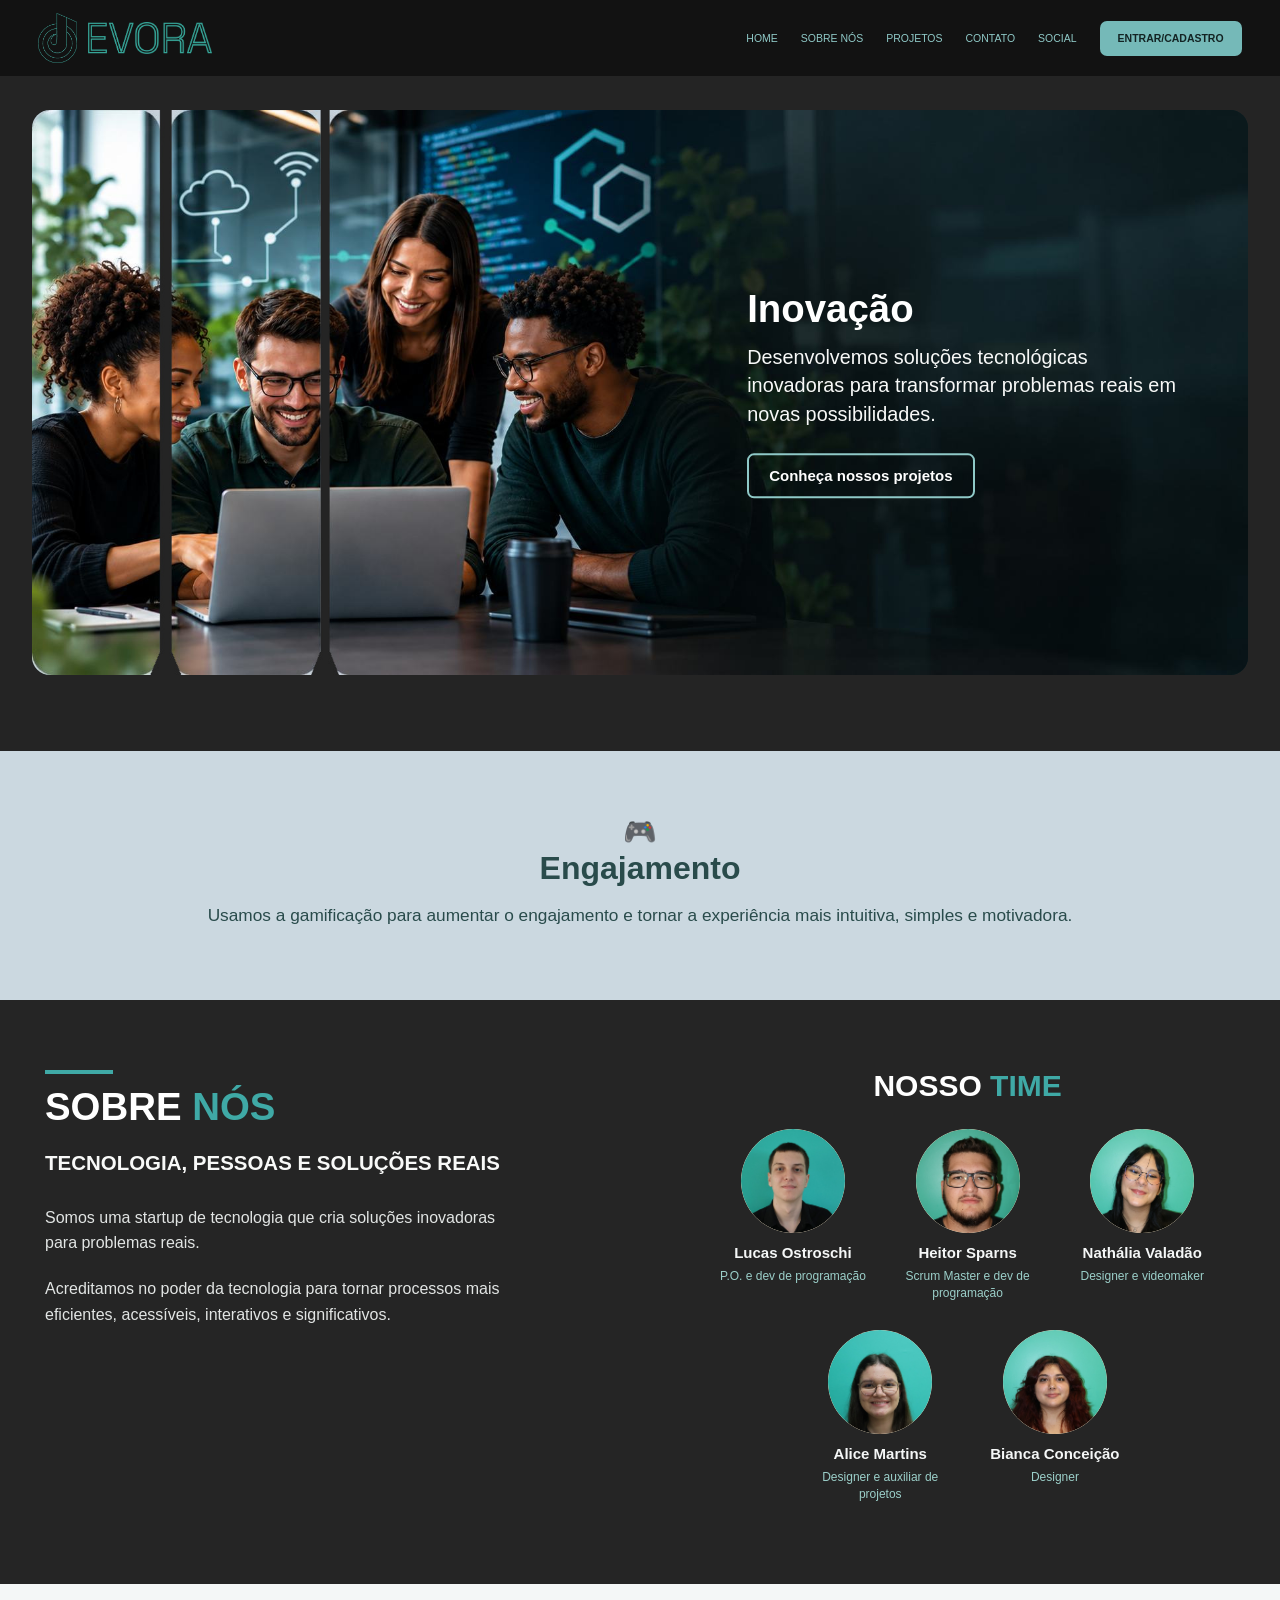
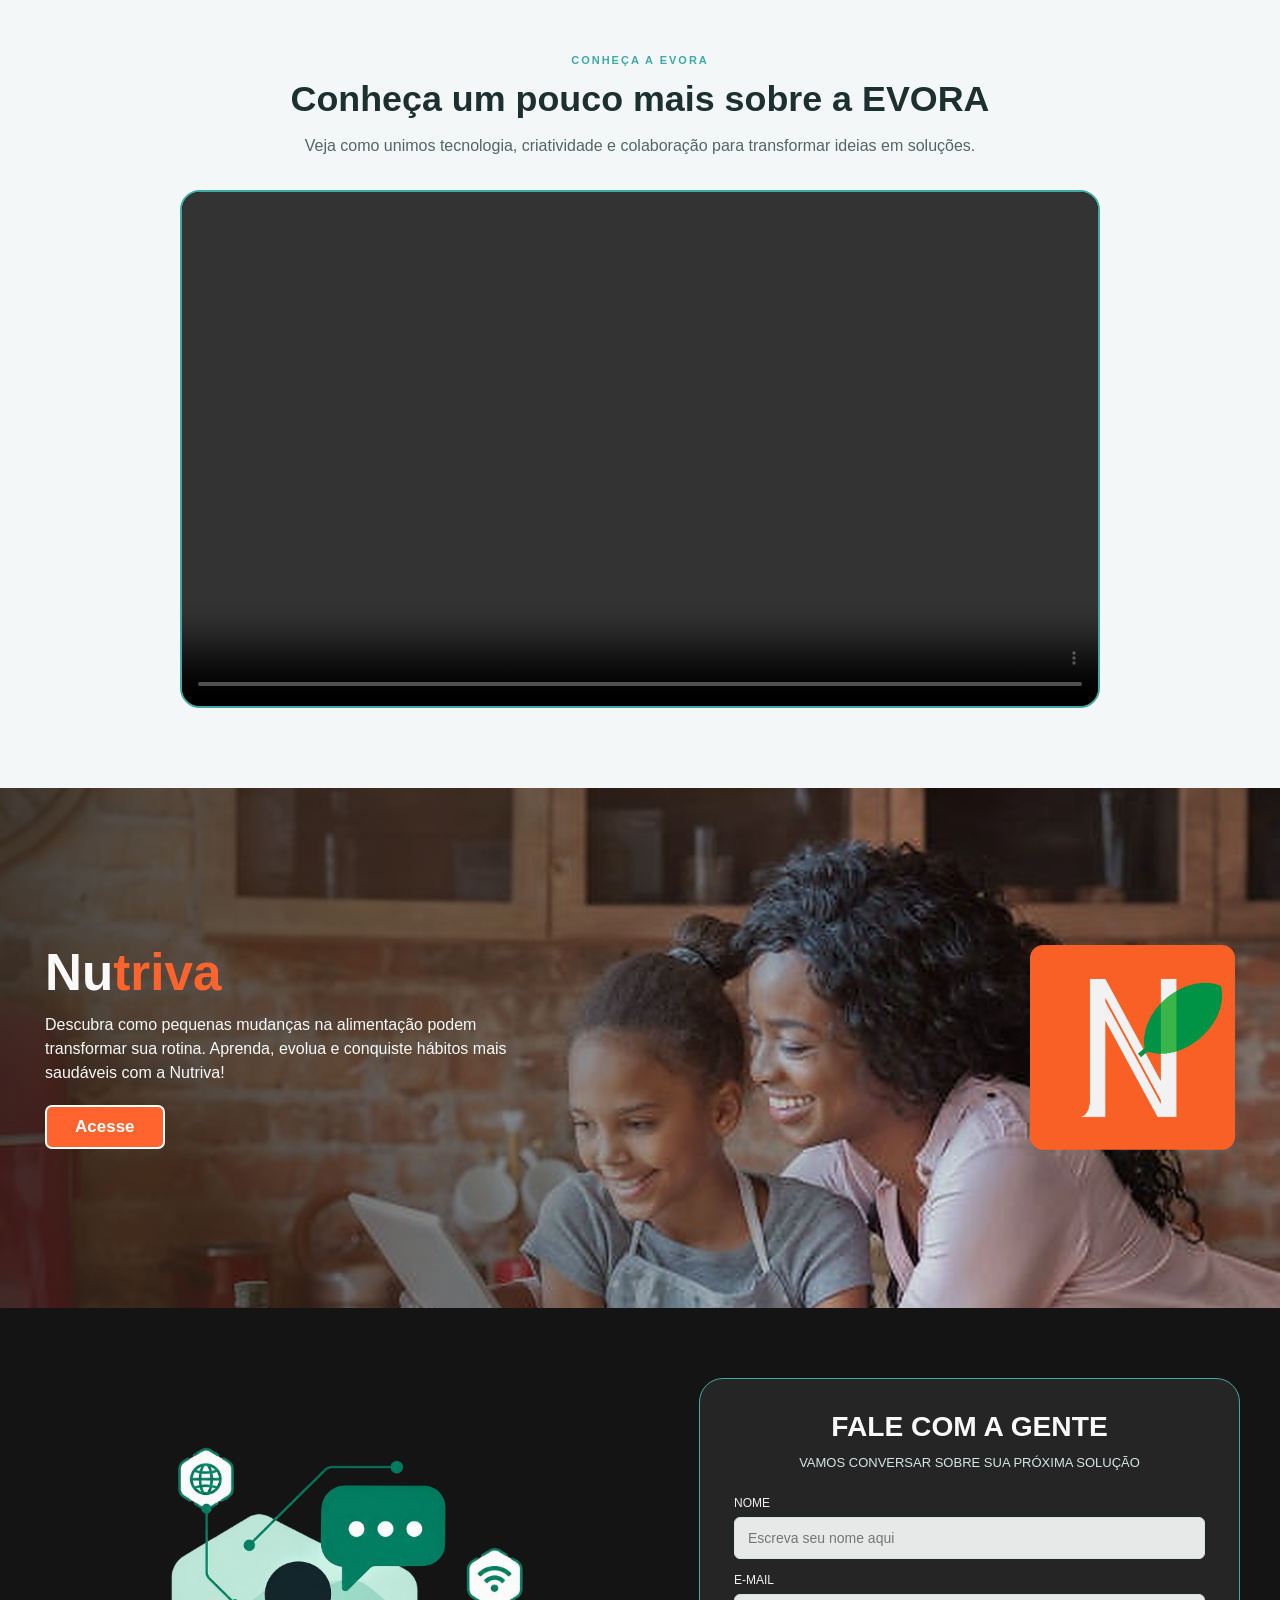
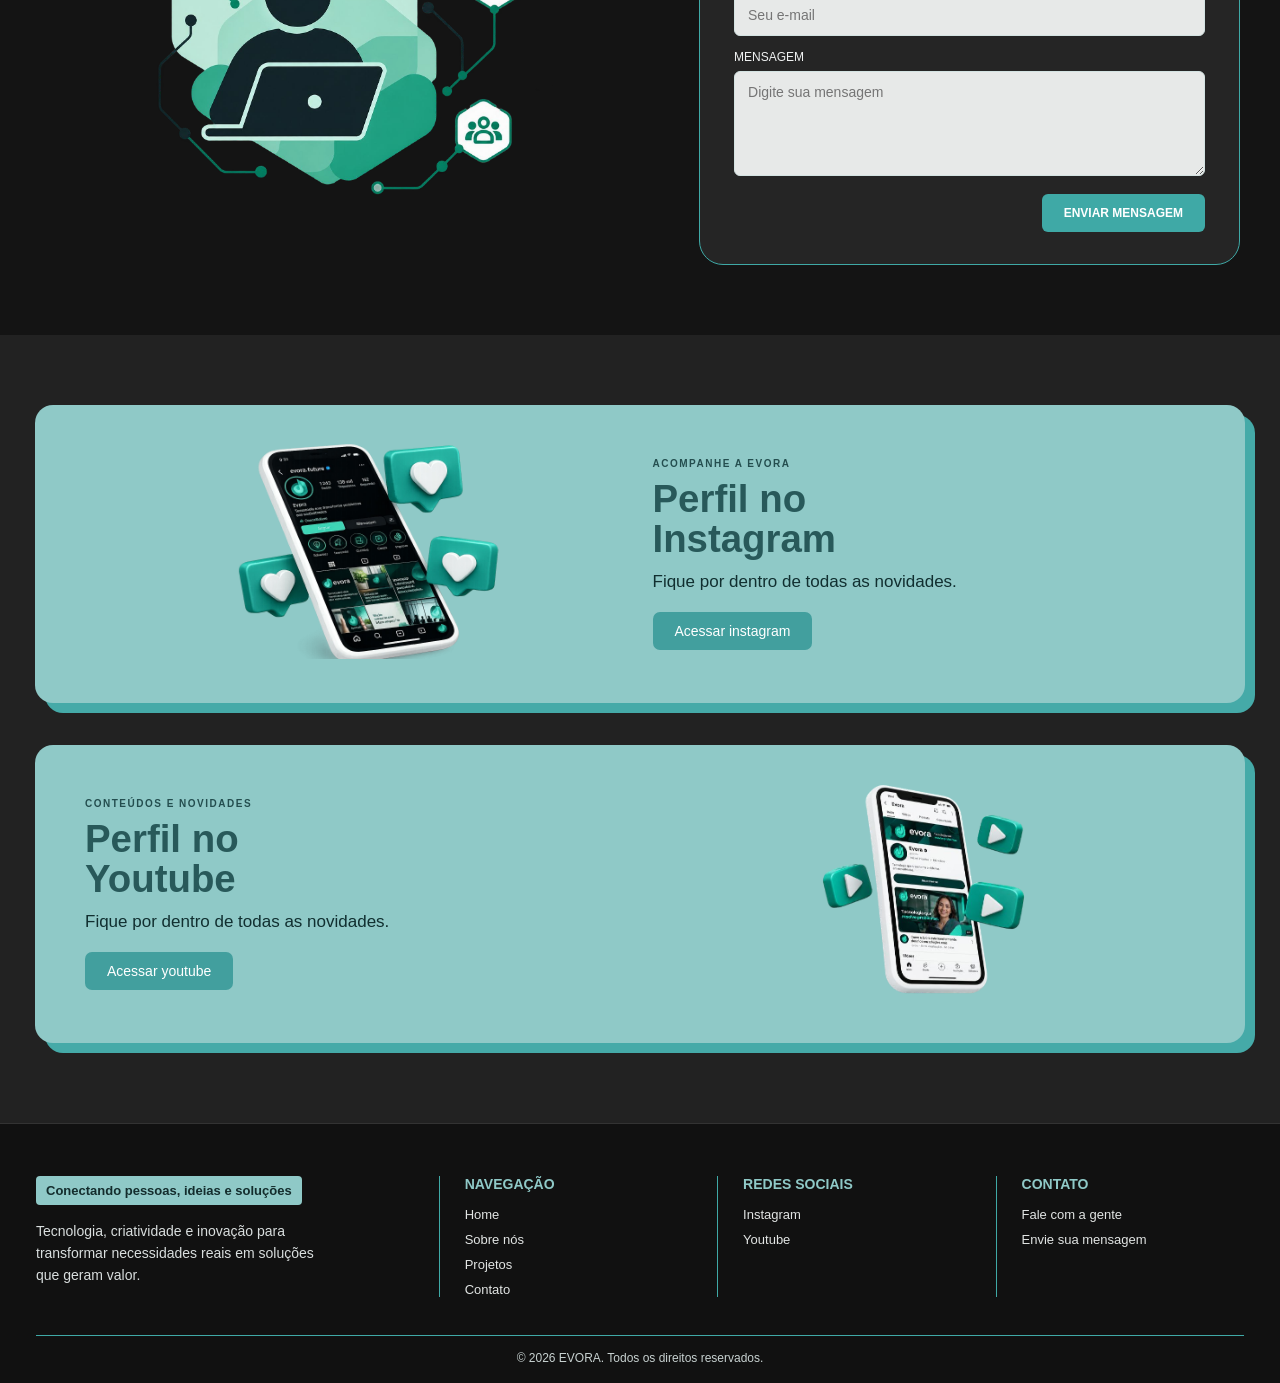
==== index.html @ 0516bbb6 "projetofinal" ====
<!DOCTYPE html>
<html lang="pt-BR">
<head>
    <meta charset="UTF-8">
    <meta name="viewport" content="width=device-width, initial-scale=1.0">
    <title>EVORA | Tecnologia e inovação</title>
    <link rel="stylesheet" href="./evora_FINAL/style.css">
</head>
<body>

    <header class="topo" id="inicio">
        <div class="topo-conteudo">
            <a class="marca" href="#inicio" aria-label="EVORA - início">
                <img class="marca-simbolo" src="./evora_FINAL/assets/evora-mark-header.png" alt="">
                <img class="marca-nome" src="./evora_FINAL/assets/evora-wordmark.png" alt="">
            </a>

            <nav>
                <a href="#inicio">HOME</a>
                <a href="#sobre">SOBRE NÓS</a>
                <a href="#projetos">PROJETOS</a>
                <a href="#contato">CONTATO</a>
                <a href="#social">SOCIAL</a>
                <a class="botao-nav" href="#contato">ENTRAR/CADASTRO</a>
            </nav>
        </div>
    </header>

    <main>
        <section class="hero-area">
            <div class="hero-card">
                <img class="hero-imagem" src="./evora_FINAL/assets/hero-team.jpg" alt="Equipe colaborando em um projeto de tecnologia">
                <div class="hero-texto">
                    <p class="chamada">Inovação</p>
                    <h1>Desenvolvemos soluções tecnológicas inovadoras para transformar problemas reais em novas possibilidades.</h1>
                    <a class="botao-contorno" href="#projetos">Conheça nossos projetos</a>
                </div>
            </div>
        </section>

        <section class="engajamento">
            <div class="engajamento-conteudo">
                <p class="icone-jogo" aria-hidden="true">🎮</p>
                <h2>Engajamento</h2>
                <p>Usamos a gamificação para aumentar o engajamento e tornar a experiência mais intuitiva, simples e motivadora.</p>
            </div>
        </section>

        <section class="sobre-time" id="sobre">
            <div class="sobre-conteudo">
                <div class="sobre-texto">
                    <h2 class="titulo-secao">SOBRE <span>NÓS</span></h2>
                    <h3>TECNOLOGIA, PESSOAS E SOLUÇÕES REAIS</h3>
                    <p>Somos uma startup de tecnologia que cria soluções inovadoras para problemas reais.</p>
                    <p>Acreditamos no poder da tecnologia para tornar processos mais eficientes, acessíveis, interativos e significativos.</p>
                </div>

                <div class="time">
                    <h2 class="titulo-secao">NOSSO <span>TIME</span></h2>
                    <div class="time-grade">
                        <div class="membro membro-principal">
                            <div class="avatar"><img src="./evora_FINAL/assets/lucas.jpg" alt="Lucas Ostroschi"></div>
                            <p>Lucas Ostroschi</p>
                            <small>P.O. e dev de programação</small>
                        </div>
                        <div class="membro">
                            <div class="avatar"><img src="./evora_FINAL/assets/heitor.jpg" alt="Heitor Sparns"></div>
                            <p>Heitor Sparns</p>
                            <small>Scrum Master e dev de programação</small>
                        </div>
                        <div class="membro">
                            <div class="avatar"><img src="./evora_FINAL/assets/nathalia.jpg" alt="Nathália Valadão"></div>
                            <p>Nathália Valadão</p>
                            <small>Designer e videomaker</small>
                        </div>
                        <div class="membro">
                            <div class="avatar"><img src="./evora_FINAL/assets/alice.jpg" alt="Alice Martins"></div>
                            <p>Alice Martins</p>
                            <small>Designer e auxiliar de projetos</small>
                        </div>
                        <div class="membro">
                            <div class="avatar"><img src="./evora_FINAL/assets/bianca.jpg" alt="Bianca Conceição"></div>
                            <p>Bianca Conceição</p>
                            <small>Designer</small>
                        </div>
                    </div>
                </div>
            </div>
        </section>

        <section class="video-evora" id="video">
            <p class="video-etiqueta">CONHEÇA A EVORA</p>
            <h2>Conheça um pouco mais sobre a EVORA</h2>
            <p class="video-subtitulo">Veja como unimos tecnologia, criatividade e colaboração para transformar ideias em soluções.</p>

            <div class="video-placeholder video-player">
                <video controls playsinline preload="metadata" aria-label="Vídeo de apresentação da EVORA">
                    <source src="./evora_FINAL/assets/evora-apresentacao.mp4" type="video/mp4">
                    Seu navegador não conseguiu reproduzir este vídeo.
                </video>
            </div>
        </section>

        <section class="projeto-nutriva" id="projetos">
            <img class="foto-nutriva" src="./evora_FINAL/assets/nutriva-photo.jpg" alt="Mãe e filha preparando alimentos saudáveis na cozinha">
            <div class="nutriva-sombra"></div>
            <div class="nutriva-conteudo">
                <div class="nutriva-texto">
                    <h2>Nu<span>triva</span></h2>
                    <p>Descubra como pequenas mudanças na alimentação podem transformar sua rotina. Aprenda, evolua e conquiste hábitos mais saudáveis com a Nutriva!</p>
                    <a class="botao-laranja" href="../../nutriva_FINAL/nutriva.html">Acesse</a>
                </div>
                <img class="nutriva-logo" src="./evora_FINAL/assets/nutriva-logo.png" alt="Logo da Nutriva">
            </div>
        </section>

        <section class="contato" id="contato">
            <div class="contato-conteudo">
                <div class="contato-ilustracao">
                    <img src="./evora_FINAL/assets/contact-illustration.png" alt="Ilustração de tecnologia, comunicação e conexões">
                </div>

                <div class="formulario-area">
                    <h2>FALE COM A GENTE</h2>
                    <p class="formulario-subtitulo">VAMOS CONVERSAR SOBRE SUA PRÓXIMA SOLUÇÃO</p>

                    <form action="#" method="post">
                        <label for="nome">NOME</label>
                        <input id="nome" name="nome" type="text" placeholder="Escreva seu nome aqui">

                        <label for="email">E-MAIL</label>
                        <input id="email" name="email" type="email" placeholder="Seu e-mail">

                        <label for="mensagem">MENSAGEM</label>
                        <textarea id="mensagem" name="mensagem" placeholder="Digite sua mensagem"></textarea>

                        <button type="submit">ENVIAR MENSAGEM</button>
                    </form>
                </div>
            </div>
        </section>

        <section class="social" id="social">
            <article class="social-card instagram-card">
                <div class="social-imagem">
                    <img src="./evora_FINAL/assets/instagram-art.png" alt="Ilustração de celular e interações em uma rede social">
                </div>
                <div class="social-texto">
                    <p class="social-etiqueta">ACOMPANHE A EVORA</p>
                    <h2>Perfil no<br>Instagram</h2>
                    <p>Fique por dentro de todas as novidades.</p>
                    <a href="#social" class="botao-social">Acessar instagram</a>
                </div>
            </article>

            <article class="social-card youtube-card">
                <div class="social-texto">
                    <p class="social-etiqueta">CONTEÚDOS E NOVIDADES</p>
                    <h2>Perfil no<br>Youtube</h2>
                    <p>Fique por dentro de todas as novidades.</p>
                    <a href="#social" class="botao-social">Acessar youtube</a>
                </div>
                <div class="social-imagem">
                    <img src="./evora_FINAL/assets/youtube-art.png" alt="Ilustração de celular com símbolos de vídeo">
                </div>
            </article>
        </section>
    </main>

    <footer class="rodape">
        <div class="rodape-principal">
            <div class="rodape-mensagem">
                <p class="rodape-destaque">Conectando pessoas, ideias e soluções</p>
                <p>Tecnologia, criatividade e inovação para transformar necessidades reais em soluções que geram valor.</p>
            </div>

            <div class="rodape-coluna">
                <h3>NAVEGAÇÃO</h3>
                <a href="#inicio">Home</a>
                <a href="#sobre">Sobre nós</a>
                <a href="#projetos">Projetos</a>
                <a href="#contato">Contato</a>
            </div>

            <div class="rodape-coluna">
                <h3>REDES SOCIAIS</h3>
                <a href="#social">Instagram</a>
                <a href="#social">Youtube</a>
            </div>

            <div class="rodape-coluna">
                <h3>CONTATO</h3>
                <a href="#contato">Fale com a gente</a>
                <a href="#contato">Envie sua mensagem</a>
            </div>
        </div>
        <p class="copyright">© 2026 EVORA. Todos os direitos reservados.</p>
    </footer>

</body>
</html>
---- evora_FINAL/style.css ----
* {
    margin: 0;
    padding: 0;
    box-sizing: border-box;
}

:root {
    --fundo: #242424;
    --fundo-escuro: #121212;
    --teal: #8fc9c7;
    --teal-escuro: #3fa9a6;
    --azul-claro: #cbd8e0;
    --branco: #f8f9f8;
}

html {
    scroll-behavior: smooth;
}

body {
    font-family: Arial, Helvetica, sans-serif;
    background: var(--fundo);
    color: var(--branco);
}

a {
    text-decoration: none;
}

/* CABEÇALHO */
.topo {
    width: 100%;
    background: var(--fundo-escuro);
    position: sticky;
    top: 0;
    z-index: 1000;
}

.topo-conteudo {
    width: 100%;
    max-width: 1450px;
    min-height: 76px;
    margin: 0 auto;
    padding: 12px 42px;
    display: flex;
    justify-content: space-between;
    align-items: center;
    gap: 30px;
}

.marca {
    display: flex;
    align-items: center;
    gap: 11px;
    flex-shrink: 0;
}

.marca-simbolo {
    display: block;
    width: 39px;
    height: 50px;
    object-fit: contain;
    flex-shrink: 0;
}

.marca-nome {
    display: block;
    width: 124px;
    height: auto;
    object-fit: contain;
}

nav {
    display: flex;
    align-items: center;
    justify-content: flex-end;
    gap: clamp(18px, 3vw, 48px);
}

nav a {
    color: var(--teal);
    font-size: 12px;
    transition: color .2s ease;
    white-space: nowrap;
}

nav a:hover {
    color: #ffffff;
}

nav .botao-nav {
    background: #75b9b8;
    color: #132323;
    padding: 12px 18px;
    border-radius: 7px;
    font-weight: bold;
}

/* DESTAQUE INICIAL */
.hero-area {
    background: var(--fundo);
    padding: 34px 32px 76px;
}

.hero-card {
    position: relative;
    width: 100%;
    max-width: 1380px;
    aspect-ratio: 1840 / 855;
    min-height: 410px;
    max-height: 620px;
    margin: 0 auto;
    overflow: hidden;
    border-radius: 18px;
    background: #092127;
}

.hero-imagem {
    position: absolute;
    inset: 0;
    width: 100%;
    height: 100%;
    object-fit: cover;
    object-position: center;
}

.hero-texto {
    position: absolute;
    top: 50%;
    right: 6%;
    width: 36%;
    max-width: 440px;
    transform: translateY(-50%);
    z-index: 1;
}

.chamada {
    color: #ffffff;
    font-size: clamp(27px, 3vw, 48px);
    font-weight: bold;
    margin-bottom: 12px;
}

.hero-texto h1 {
    font-size: clamp(16px, 1.55vw, 22px);
    line-height: 1.45;
    font-weight: normal;
    margin-bottom: 24px;
}

.botao-contorno {
    display: inline-block;
    color: #ffffff;
    border: 2px solid var(--teal);
    border-radius: 7px;
    padding: 12px 20px;
    font-size: 15px;
    font-weight: bold;
    text-align: center;
    transition: background .2s ease;
}

.botao-contorno:hover {
    background: rgba(143, 201, 199, .18);
}

/* ENGAJAMENTO */
.engajamento {
    background: var(--azul-claro);
    color: #294b4b;
    text-align: center;
    padding: 65px 24px 70px;
}

.engajamento-conteudo {
    max-width: 900px;
    margin: 0 auto;
}

.icone-jogo {
    font-size: 27px;
    margin-bottom: 2px;
}

.engajamento h2 {
    font-size: clamp(25px, 2.5vw, 36px);
    margin-bottom: 15px;
}

.engajamento-conteudo > p:last-child {
    font-size: clamp(16px, 1.35vw, 20px);
    line-height: 1.6;
}


/* VÍDEO DE APRESENTAÇÃO */
.video-evora {
    width: 100%;
    background: #f4f7f7;
    color: #243536;
    padding: 70px 8% 80px;
    text-align: center;
}

.video-etiqueta {
    color: var(--teal-escuro);
    font-size: 11px;
    font-weight: bold;
    letter-spacing: 2px;
    margin-bottom: 12px;
}

.video-evora h2 {
    color: #1d3030;
    font-size: clamp(27px, 2.8vw, 38px);
    line-height: 1.2;
    margin-bottom: 12px;
}

.video-subtitulo {
    max-width: 760px;
    margin: 0 auto 32px;
    color: #526665;
    font-size: 16px;
    line-height: 1.6;
}

.video-placeholder {
    width: 100%;
    max-width: 920px;
    aspect-ratio: 16 / 9;
    margin: 0 auto;
    border: 2px dashed var(--teal-escuro);
    border-radius: 20px;
    background: linear-gradient(135deg, #e5eeee, #f8fafa);
    display: flex;
    flex-direction: column;
    justify-content: center;
    align-items: center;
    gap: 12px;
    color: #234343;
    padding: 20px;
}

.video-play {
    width: 68px;
    height: 68px;
    border-radius: 50%;
    background: var(--teal-escuro);
    color: #ffffff;
    display: flex;
    align-items: center;
    justify-content: center;
    padding-left: 4px;
    font-size: 25px;
    box-shadow: 0 8px 18px rgba(20, 88, 46, .15);
}

.video-placeholder strong {
    font-size: 18px;
}

.video-placeholder span {
    color: #607473;
    font-size: 13px;
}


/* PROJETO NUTRIVA */
.projeto-nutriva {
    min-height: 520px;
    position: relative;
    display: flex;
    align-items: center;
    overflow: hidden;
    isolation: isolate;
    background: #5b4a3c;
}

.foto-nutriva {
    position: absolute;
    inset: 0;
    width: 100%;
    height: 100%;
    object-fit: cover;
    object-position: center top;
    z-index: -2;
}

.nutriva-sombra {
    position: absolute;
    inset: 0;
    z-index: -1;
    background: linear-gradient(90deg, rgba(24, 22, 20, .78) 0%, rgba(24, 22, 20, .48) 43%, rgba(24, 22, 20, .12) 72%, rgba(24, 22, 20, .22) 100%);
}

.nutriva-conteudo {
    width: 100%;
    max-width: 1330px;
    margin: 0 auto;
    padding: 62px 45px;
    display: flex;
    align-items: center;
    justify-content: space-between;
    gap: 35px;
}

.nutriva-texto {
    width: 47%;
    max-width: 540px;
}

.nutriva-texto h2 {
    font-size: clamp(36px, 4vw, 58px);
    font-weight: 800;
    line-height: 1;
    margin-bottom: 15px;
}

.nutriva-texto h2 span {
    color: #ff642f;
}

.nutriva-texto p {
    max-width: 510px;
    font-size: clamp(15px, 1.25vw, 18px);
    line-height: 1.5;
    margin-bottom: 20px;
}

.botao-laranja {
    display: inline-block;
    background: #ff642f;
    color: white;
    padding: 10px 28px;
    border: 2px solid white;
    border-radius: 7px;
    font-size: 17px;
    font-weight: bold;
}

.nutriva-logo {
    width: clamp(135px, 16vw, 220px);
    height: auto;
    flex-shrink: 0;
}

/* SOBRE NÓS E TIME */
.sobre-time {
    background: #252525;
    padding: 70px 36px 80px;
}

.sobre-conteudo {
    max-width: 1330px;
    padding: 0 clamp(9px, calc(50vw - 656px), 45px);
    margin: 0 auto;
    display: grid;
    grid-template-columns: minmax(0, 1.05fr) minmax(360px, .95fr);
    gap: clamp(45px, 8vw, 120px);
}

.titulo-secao {
    font-size: clamp(31px, 3vw, 43px);
    line-height: 1.08;
    margin-bottom: 22px;
    color: #ffffff;
}

.titulo-secao span {
    color: var(--teal-escuro);
}

.sobre-texto .titulo-secao::before {
    content: "";
    display: block;
    width: 68px;
    height: 4px;
    background: var(--teal-escuro);
    margin-bottom: 12px;
}

.sobre-texto h3 {
    max-width: 480px;
    font-size: clamp(19px, 1.6vw, 23px);
    line-height: 1.35;
    margin-bottom: 28px;
}

.sobre-texto p {
    max-width: 485px;
    font-size: 16px;
    line-height: 1.6;
    margin-bottom: 20px;
    color: #e2e5e4;
}

.time > .titulo-secao {
    font-size: 30px;
    margin: 0 0 27px 0;
    text-align: center;
    white-space: nowrap;
}

.time-grade {
    display: flex;
    flex-wrap: wrap;
    justify-content: center;
    align-items: flex-start;
    gap: 28px 24px;
    max-width: 500px;
    margin: 0 auto;
    text-align: center;
}

.membro {
    flex: 0 0 calc((100% - 48px) / 3);
    min-width: 0;
    font-size: 14px;
}

.avatar {
    position: relative;
    width: 104px;
    height: 104px;
    margin: 0 auto 10px;
    background: #070707;
    border-radius: 50%;
    overflow: hidden;
    background: #f1e3c5;
}

.avatar img {
    display: block;
    width: 100%;
    height: 100%;
    object-fit: cover;
    object-position: center 34%;
    border-radius: 50%;
}

.avatar::before,
.avatar::after {
    display: none;
}

/* Compatibilidade com versões anteriores dos avatares */
.avatar::before {
    content: "";
    position: absolute;
    width: 30px;
    height: 30px;
    top: 21px;
    left: 37px;
    border-radius: 50%;
    background: #242424;
}

.avatar::after {
    content: "";
    position: absolute;
    width: 66px;
    height: 38px;
    bottom: -5px;
    left: 19px;
    border-radius: 34px 34px 6px 6px;
    background: #242424;
}

.membro p {
    font-size: 14px;
    margin-bottom: 3px;
}

.membro small {
    color: #d4d8d7;
    font-size: 12px;
}

/* CONTATO */
.contato {
    background: #141414;
    padding: 70px 36px;
}

.contato-conteudo {
    max-width: 1200px;
    margin: 0 auto;
    display: grid;
    grid-template-columns: minmax(0, 1fr) minmax(360px, .95fr);
    align-items: center;
    gap: clamp(35px, 7vw, 100px);
}

.contato-ilustracao img {
    display: block;
    width: 100%;
    max-width: 470px;
    height: auto;
    margin: 0 auto;
}

.formulario-area {
    border: 1px solid var(--teal-escuro);
    border-radius: 24px;
    padding: 32px 34px;
    background: #252525;
}

.formulario-area h2 {
    font-size: clamp(24px, 2.2vw, 34px);
    text-align: center;
    margin-bottom: 10px;
}

.formulario-subtitulo {
    font-size: 13px;
    line-height: 1.5;
    text-align: center;
    margin-bottom: 24px;
    color: #d5e7e6;
}

form label {
    display: block;
    color: #f0f2f2;
    font-size: 12px;
    margin: 14px 0 7px;
}

form input,
form textarea {
    display: block;
    width: 100%;
    border: 1px solid #d4e3e2;
    background: #e7e9e8;
    border-radius: 6px;
    padding: 12px 13px;
    color: #222;
    font: inherit;
    font-size: 14px;
}

form textarea {
    height: 105px;
    resize: vertical;
}

form button {
    display: block;
    margin: 18px 0 0 auto;
    border: 0;
    border-radius: 6px;
    background: var(--teal-escuro);
    color: #ffffff;
    padding: 12px 22px;
    font-size: 12px;
    font-weight: bold;
    cursor: pointer;
}

/* REDES SOCIAIS */
.social {
    background: #222222;
    padding: 70px 35px 80px;
    display: flex;
    flex-direction: column;
    gap: 42px;
}

.social-card {
    width: 100%;
    max-width: 1260px;
    min-height: 260px;
    margin: 0 auto;
    display: grid;
    grid-template-columns: 1fr 1fr;
    align-items: center;
    gap: 25px;
    padding: 24px 50px;
    border-radius: 18px;
    background: var(--teal);
    color: #244e4f;
    box-shadow: 10px 10px 0 #45aaa8;
}

.social-imagem {
    height: 250px;
    display: flex;
    justify-content: center;
    align-items: flex-start;
}

.social-imagem img {
    display: block;
    max-width: 100%;
    max-height: 230px;
    object-fit: contain;
}

.instagram-card .social-imagem img {
    width: 345px;
    max-height: 230px;
}

.youtube-card .social-imagem img {
    width: auto;
    height: 220px;
    max-height: none;
    margin-top: 10px;
}

.social-texto {
    padding: 12px 0;
}

.social-etiqueta {
    text-transform: uppercase;
    font-size: 10px;
    font-weight: bold;
    letter-spacing: 1.5px;
    margin-bottom: 10px;
}

.social-texto h2 {
    font-size: clamp(30px, 3vw, 43px);
    line-height: 1.05;
    margin-bottom: 10px;
    color: #28595a;
}

.social-texto > p:not(.social-etiqueta) {
    font-size: 17px;
    line-height: 1.45;
    margin-bottom: 18px;
    color: #112f30;
}

.botao-social {
    display: inline-block;
    padding: 11px 22px;
    border-radius: 7px;
    background: #429f9e;
    color: white;
    font-size: 14px;
}

/* RODAPÉ */
.rodape {
    background: #111111;
    padding: 52px 36px 18px;
    border-top: 1px solid #333333;
}

.rodape-principal {
    max-width: 1280px;
    margin: 0 auto;
    display: grid;
    grid-template-columns: 1.5fr 1fr 1fr 1fr;
    gap: 30px;
    padding-bottom: 38px;
}

.rodape-mensagem {
    padding-right: 26px;
}

.rodape-destaque {
    display: inline-block;
    color: #142d2d;
    background: var(--teal);
    font-weight: bold;
    font-size: 13px;
    padding: 7px 10px;
    border-radius: 4px;
    margin-bottom: 16px;
}

.rodape-mensagem > p:last-child {
    max-width: 300px;
    color: #d9dede;
    font-size: 14px;
    line-height: 1.55;
}

.rodape-coluna {
    padding-left: 25px;
    border-left: 1px solid var(--teal-escuro);
    display: flex;
    flex-direction: column;
    align-items: flex-start;
    gap: 10px;
}

.rodape-coluna h3 {
    color: var(--teal);
    font-size: 14px;
    margin-bottom: 5px;
}

.rodape-coluna a {
    color: #e2e5e4;
    font-size: 13px;
}

.rodape-coluna a:hover {
    color: var(--teal);
}

.copyright {
    border-top: 1px solid var(--teal-escuro);
    max-width: 1280px;
    margin: 0 auto;
    padding-top: 15px;
    text-align: center;
    color: #c8d2d1;
    font-size: 12px;
}

/* TABLETS */
@media (max-width: 900px) {
    .topo-conteudo {
        padding: 14px 25px;
    }

    nav {
        gap: 16px;
    }

    nav a {
        font-size: 10px;
    }

    .hero-area {
        padding: 25px 20px 55px;
    }

    .hero-card {
        min-height: 380px;
        aspect-ratio: 1.8 / 1;
    }

    .sobre-conteudo,
    .contato-conteudo {
        grid-template-columns: 1fr 1fr;
        gap: 35px;
    }

    .social-card {
        padding: 22px 28px;
    }

    .rodape-principal {
        grid-template-columns: 1.3fr 1fr 1fr;
    }

    .rodape-mensagem {
        grid-row: span 2;
    }
}



/* CELULARES */
@media (max-width: 650px) {
    .topo-conteudo {
        flex-direction: column;
        gap: 14px;
        padding: 15px 14px 18px;
    }

    .marca {
        gap: 9px;
    }

    .marca-simbolo {
        width: 35px;
        height: 45px;
    }

    .marca-nome {
        width: 112px;
    }

    nav {
        width: 100%;
        gap: 10px 16px;
        flex-wrap: wrap;
        justify-content: center;
    }

    nav a {
        font-size: 10px;
    }

    nav .botao-nav {
        padding: 8px 10px;
    }

    .hero-area {
        padding: 20px 14px 42px;
    }

    .hero-card {
        min-height: 450px;
        aspect-ratio: auto;
        border-radius: 13px;
    }

    .hero-imagem {
        object-position: 37% center;
    }

    .hero-card::after {
        content: "";
        position: absolute;
        inset: 0;
        background: linear-gradient(90deg, rgba(3, 20, 25, .15), rgba(3, 20, 25, .88));
    }

    .hero-texto {
        z-index: 2;
        right: 22px;
        width: 67%;
    }

    .chamada {
        font-size: 34px;
    }

    .hero-texto h1 {
        font-size: 16px;
        line-height: 1.45;
    }

    .botao-contorno {
        padding: 10px 12px;
        font-size: 12px;
    }

    .engajamento {
        padding: 45px 22px 50px;
    }

    .engajamento-conteudo > p:last-child {
        font-size: 15px;
    }

    .projeto-nutriva {
        min-height: 520px;
    }

    .foto-nutriva {
        object-position: 58% top;
    }

    .nutriva-sombra {
        background: linear-gradient(90deg, rgba(24, 22, 20, .82), rgba(24, 22, 20, .55));
    }

    .nutriva-conteudo {
        padding: 42px 23px;
        flex-direction: column-reverse;
        align-items: flex-start;
        justify-content: center;
        gap: 22px;
    }

    .nutriva-logo {
        width: 95px;
        align-self: flex-end;
        margin-bottom: -10px;
    }

    .nutriva-texto {
        width: 100%;
    }

    .nutriva-texto h2 {
        font-size: 38px;
    }

    .nutriva-texto p {
        font-size: 15px;
    }


    .video-evora {
        padding: 48px 22px 55px;
    }

    .video-evora h2 {
        font-size: 27px;
        line-height: 1.2;
    }

    .video-subtitulo {
        font-size: 13px;
        line-height: 20px;
        margin-bottom: 24px;
    }

    .video-placeholder {
        min-height: 190px;
        aspect-ratio: 4 / 3;
        gap: 9px;
        border-radius: 14px;
    }

    .video-play {
        width: 52px;
        height: 52px;
        font-size: 20px;
    }

    .video-placeholder strong {
        font-size: 14px;
    }

    .video-placeholder span {
        font-size: 11px;
    }

    .sobre-time,
    .contato {
        padding: 48px 22px;
    }

    .sobre-conteudo,
    .contato-conteudo {
        grid-template-columns: 1fr;
        gap: 45px;
    }

    .sobre-conteudo {
        max-width: none;
        padding: 0;
    }

    .sobre-texto h3 {
        font-size: 19px;
    }

    .sobre-texto p {
        font-size: 15px;
    }

    .time > .titulo-secao {
        font-size: 27px;
    }

    .time-grade {
        max-width: 360px;
        gap: 22px 12px;
    }

    .membro {
        flex-basis: calc((100% - 24px) / 3);
    }

    .avatar {
        width: 82px;
        height: 82px;
    }

    .avatar::before {
        left: 29px;
        top: 16px;
        width: 24px;
        height: 24px;
    }

    .avatar::after {
        left: 15px;
        width: 52px;
        height: 30px;
    }

    .formulario-area {
        padding: 25px 20px;
    }

    .contato-ilustracao img {
        max-width: 330px;
    }

    .social {
        padding: 45px 22px 55px;
        gap: 28px;
    }

    .social-card {
        grid-template-columns: 1fr;
        gap: 6px;
        padding: 24px;
    }

    .instagram-card .social-imagem {
        grid-row: 2;
    }

    .youtube-card .social-imagem {
        grid-row: 2;
    }

    .social-imagem {
        height: 205px;
        align-items: flex-start;
    }

    .instagram-card .social-imagem img {
        width: 300px;
        max-height: 200px;
    }

    .youtube-card .social-imagem img {
        height: 190px;
        width: auto;
        max-height: none;
        margin-top: 8px;
    }

    .social-texto h2 {
        font-size: 31px;
    }

    .social-texto > p:not(.social-etiqueta) {
        font-size: 15px;
    }

    .rodape {
        padding: 40px 22px 18px;
    }

    .rodape-principal {
        grid-template-columns: 1fr 1fr;
        gap: 30px 18px;
    }

    .rodape-mensagem {
        grid-column: 1 / -1;
        grid-row: auto;
        padding-right: 0;
    }

    .rodape-coluna {
        padding-left: 15px;
    }

    .rodape-mensagem > p:last-child {
        font-size: 13px;
    }

    .rodape-coluna h3 {
        font-size: 12px;
    }

    .rodape-coluna a {
        font-size: 12px;
    }

    .copyright {
        font-size: 10px;
        line-height: 1.4;
    }
}


/* Compensa a barra fixa ao navegar pelas âncoras do site. */
#inicio, #sobre, #video, #projetos, #contato, #social {
    scroll-margin-top: 88px;
}

@media (max-width: 650px) {
    #inicio, #sobre, #video, #projetos, #contato, #social {
        scroll-margin-top: 145px;
    }
}


/* Ajustes para notebooks e telas intermediárias. */
@media (min-width: 901px) and (max-width: 1450px) {
    .topo-conteudo {
        padding-left: clamp(22px, 3vw, 42px);
        padding-right: clamp(22px, 3vw, 42px);
        gap: 22px;
    }

    nav {
        gap: clamp(13px, 1.8vw, 28px);
    }

    nav a {
        font-size: clamp(10px, .82vw, 12px);
    }

    .hero-texto {
        width: min(39%, 440px);
        right: 5%;
    }

    .sobre-conteudo {
        gap: clamp(35px, 5vw, 75px);
    }
}


/* Atualização do conteúdo: identificação da equipe e vídeo real */
.membro p {
    color: #f5f7f7;
    font-size: 15px;
    font-weight: 700;
    line-height: 1.3;
    margin: 0 0 5px;
}

.membro small {
    display: block;
    color: #9bcfc9;
    font-size: 12px;
    line-height: 1.45;
    font-weight: 400;
}

.video-player {
    display: block;
    padding: 0;
    overflow: hidden;
    background: #111;
    border: 2px solid var(--teal-escuro);
}

.video-player video {
    display: block;
    width: 100%;
    height: 100%;
    aspect-ratio: 16 / 9;
    object-fit: contain;
    background: #080808;
    border-radius: 18px;
}

@media (max-width: 650px) {
    .video-player {
        border-radius: 14px;
    }
    .video-player video {
        border-radius: 12px;
    }
    .membro p {
        font-size: 13px;
    }
    .membro small {
        font-size: 11px;
    }
}
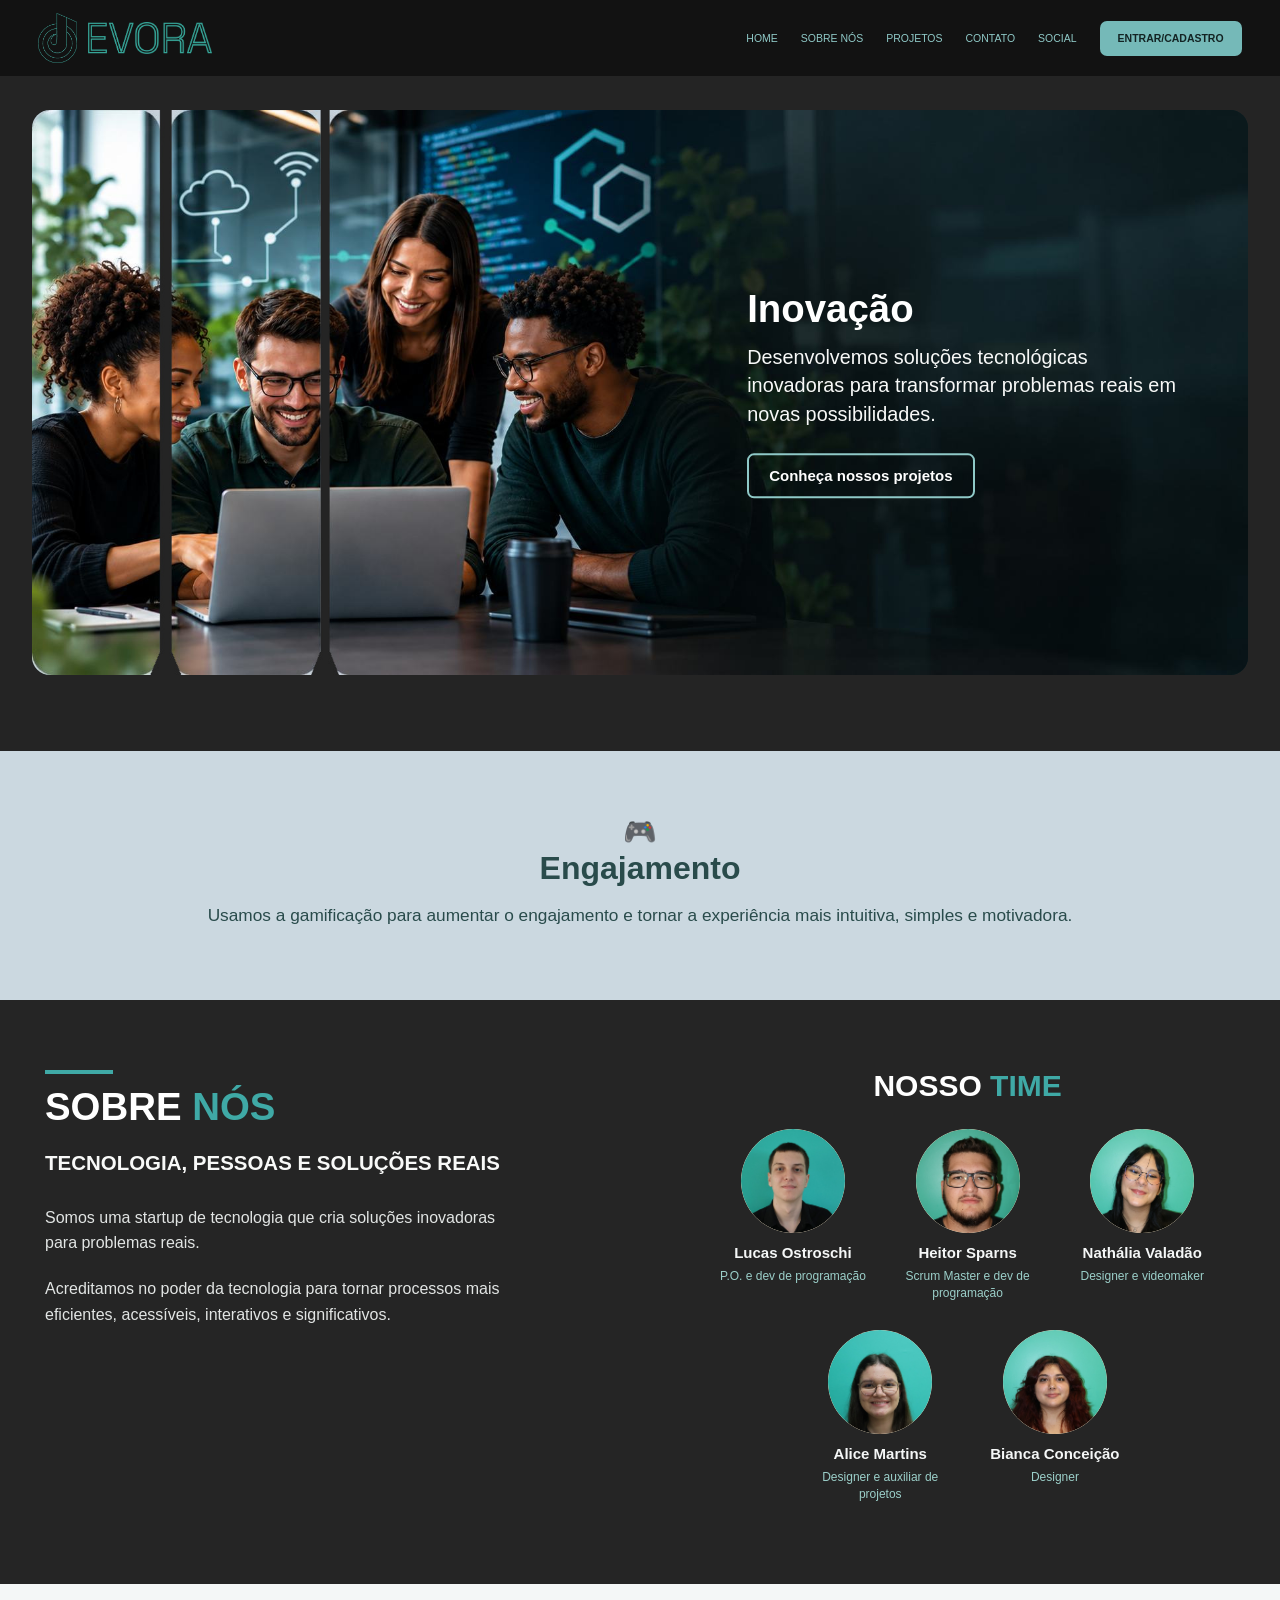
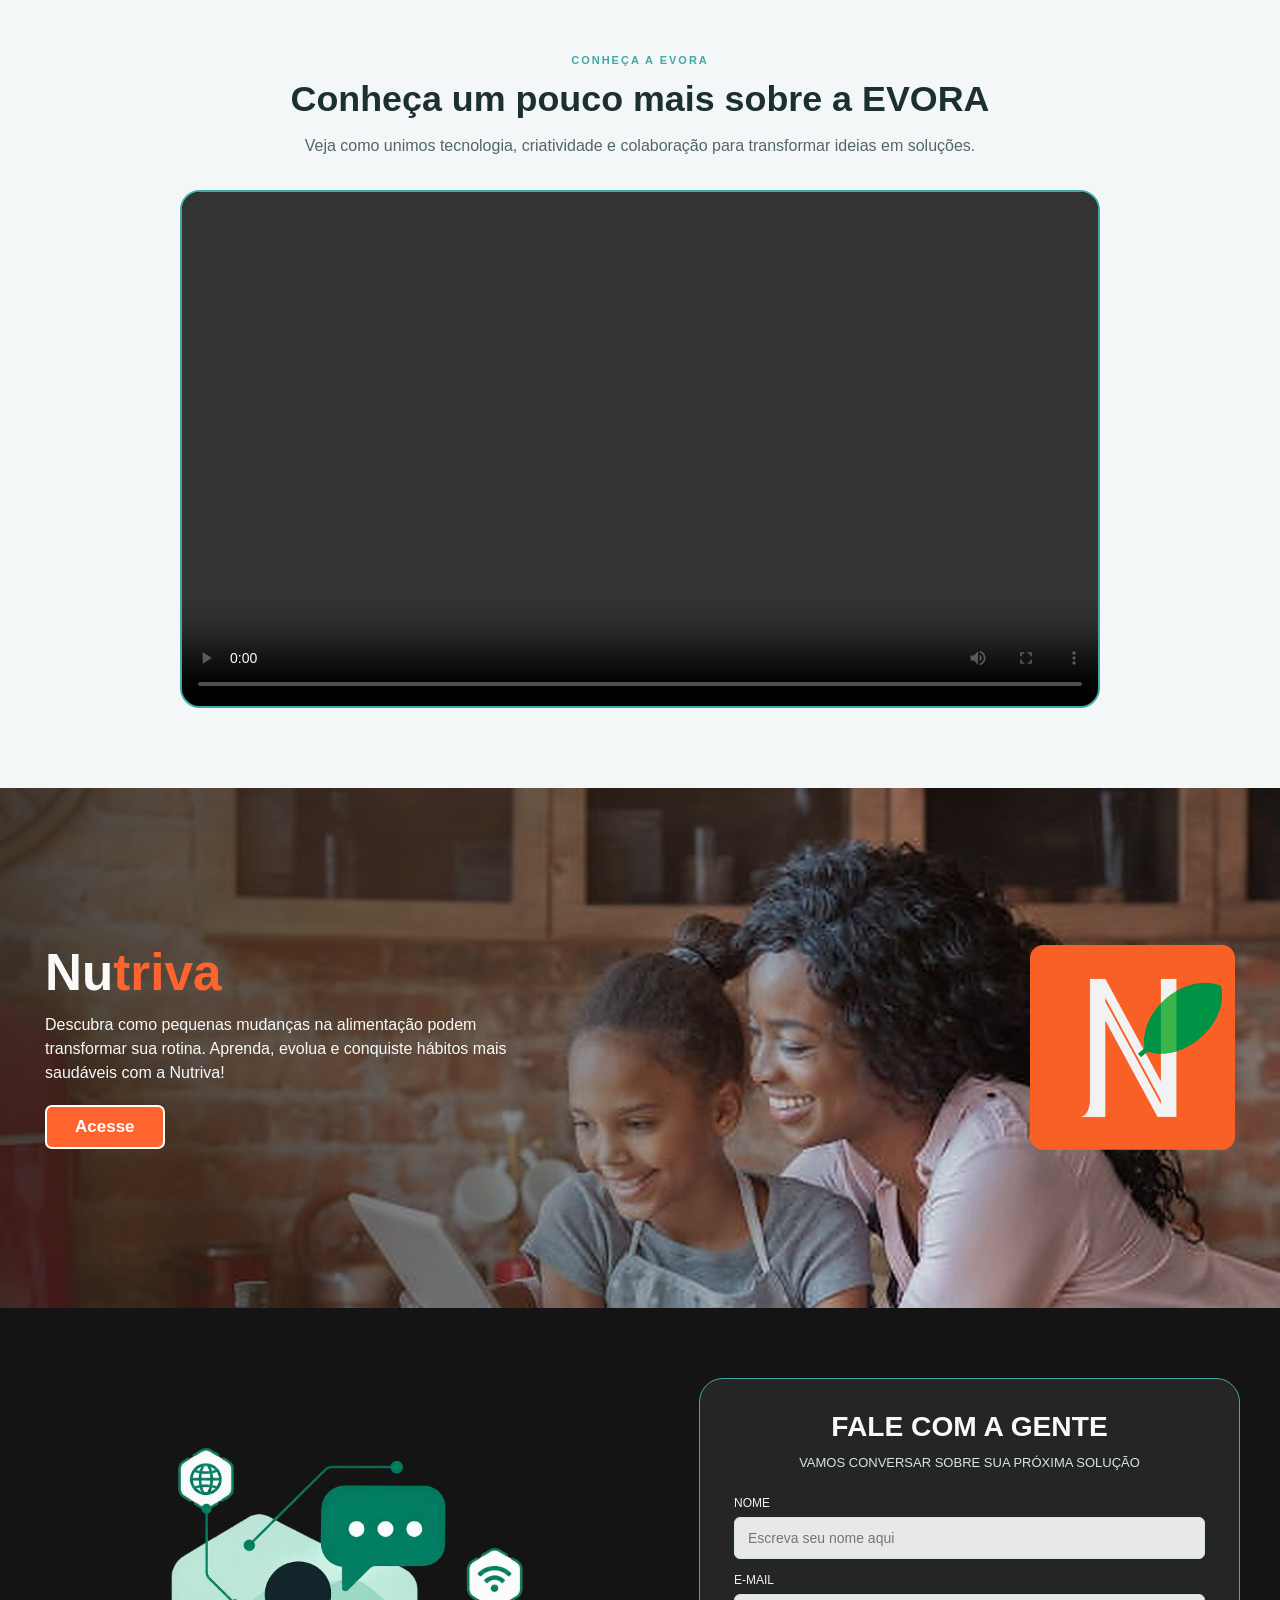
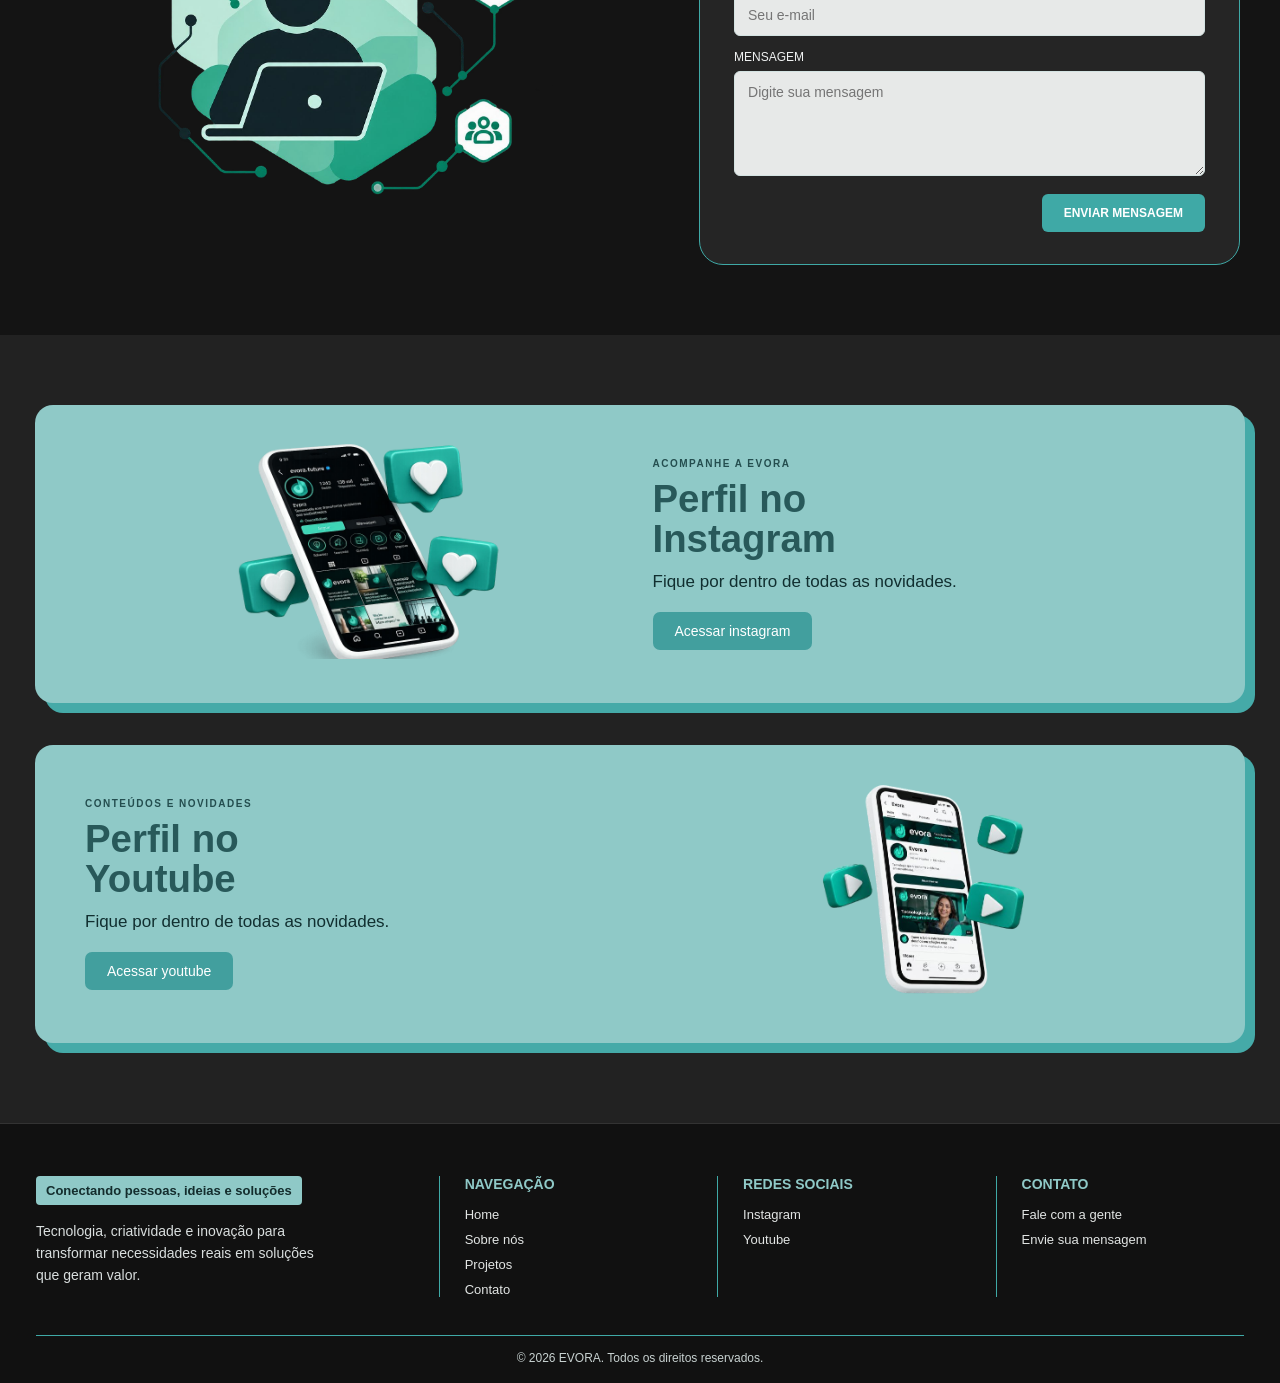
==== commit 10319880: "arrumei o caminho do nutriva" ====
--- a/index.html
+++ b/index.html
@@ -108,7 +108,7 @@
                 <div class="nutriva-texto">
                     <h2>Nu<span>triva</span></h2>
                     <p>Descubra como pequenas mudanças na alimentação podem transformar sua rotina. Aprenda, evolua e conquiste hábitos mais saudáveis com a Nutriva!</p>
-                    <a class="botao-laranja" href="../../nutriva_FINAL/nutriva.html">Acesse</a>
+                    <a class="botao-laranja" href="./nutriva_FINAL/nutriva.html" target="_blank">Acesse</a>
                 </div>
                 <img class="nutriva-logo" src="./evora_FINAL/assets/nutriva-logo.png" alt="Logo da Nutriva">
             </div>
